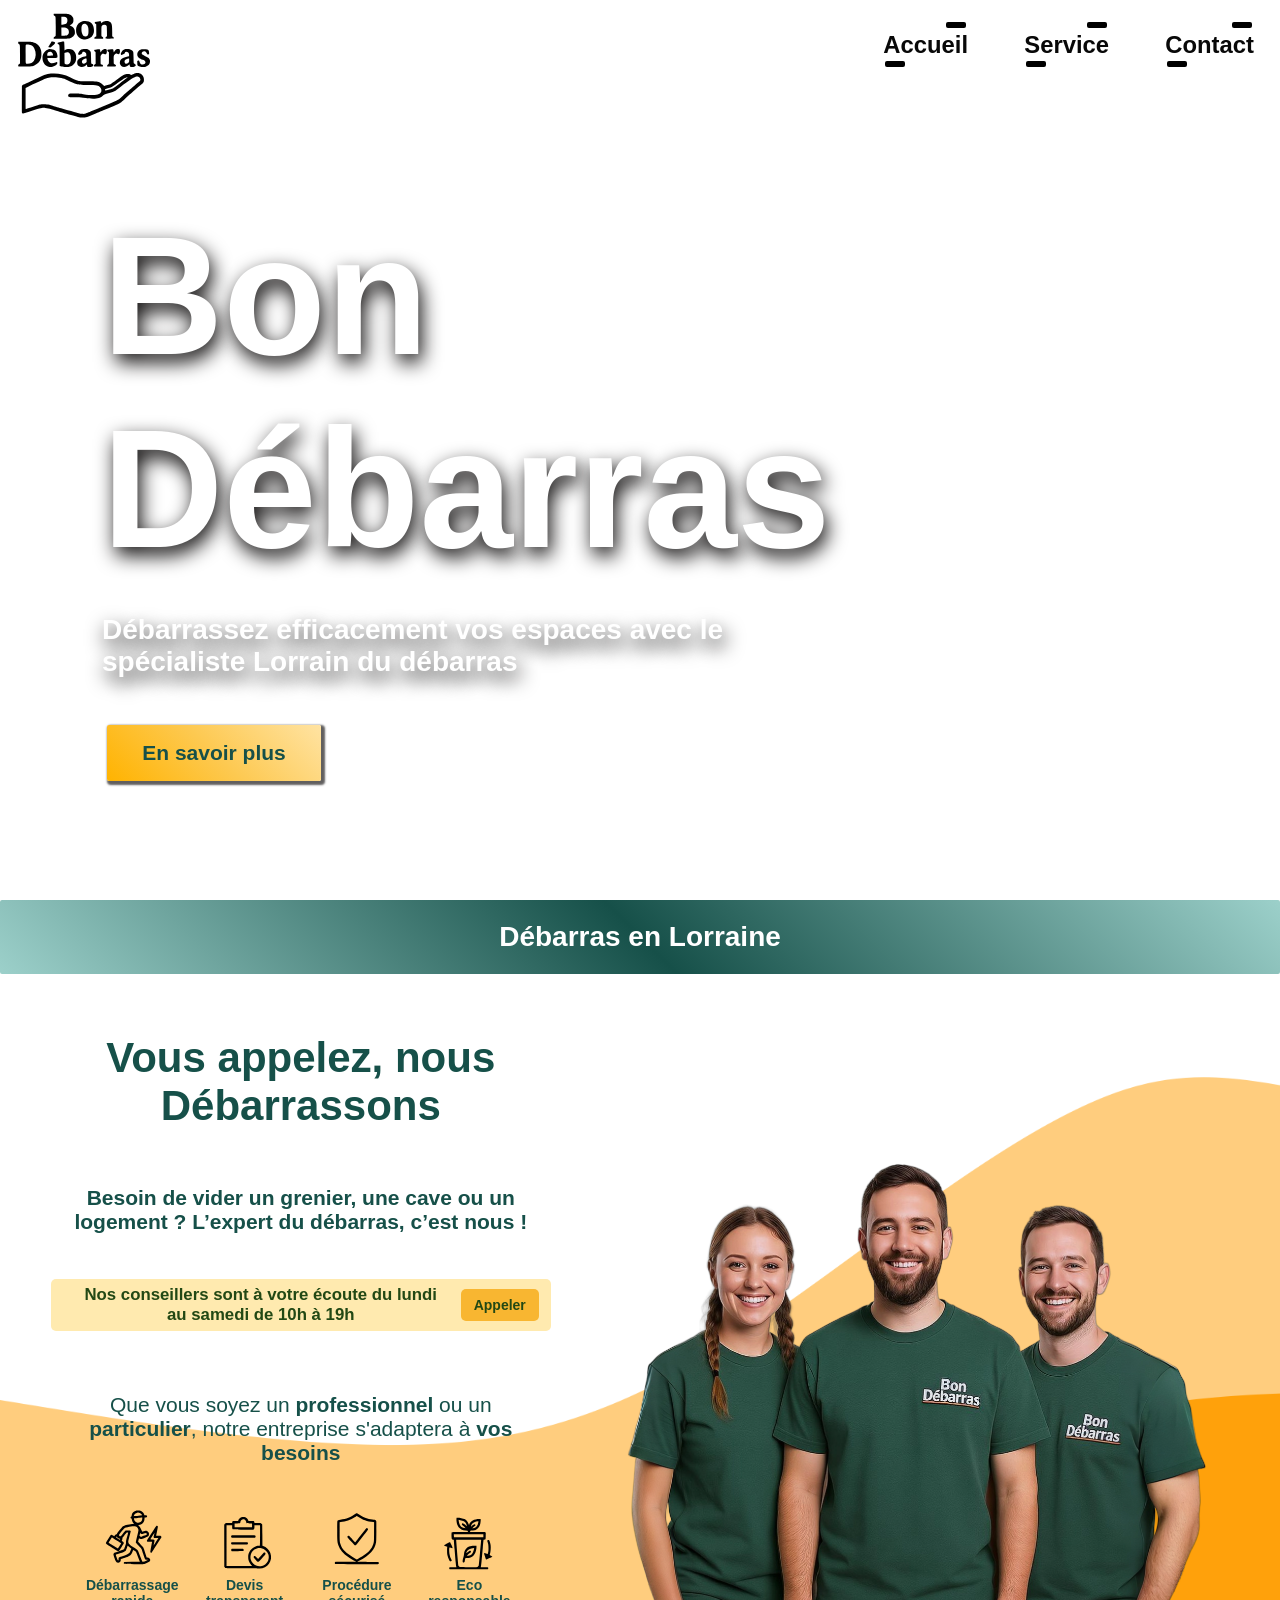
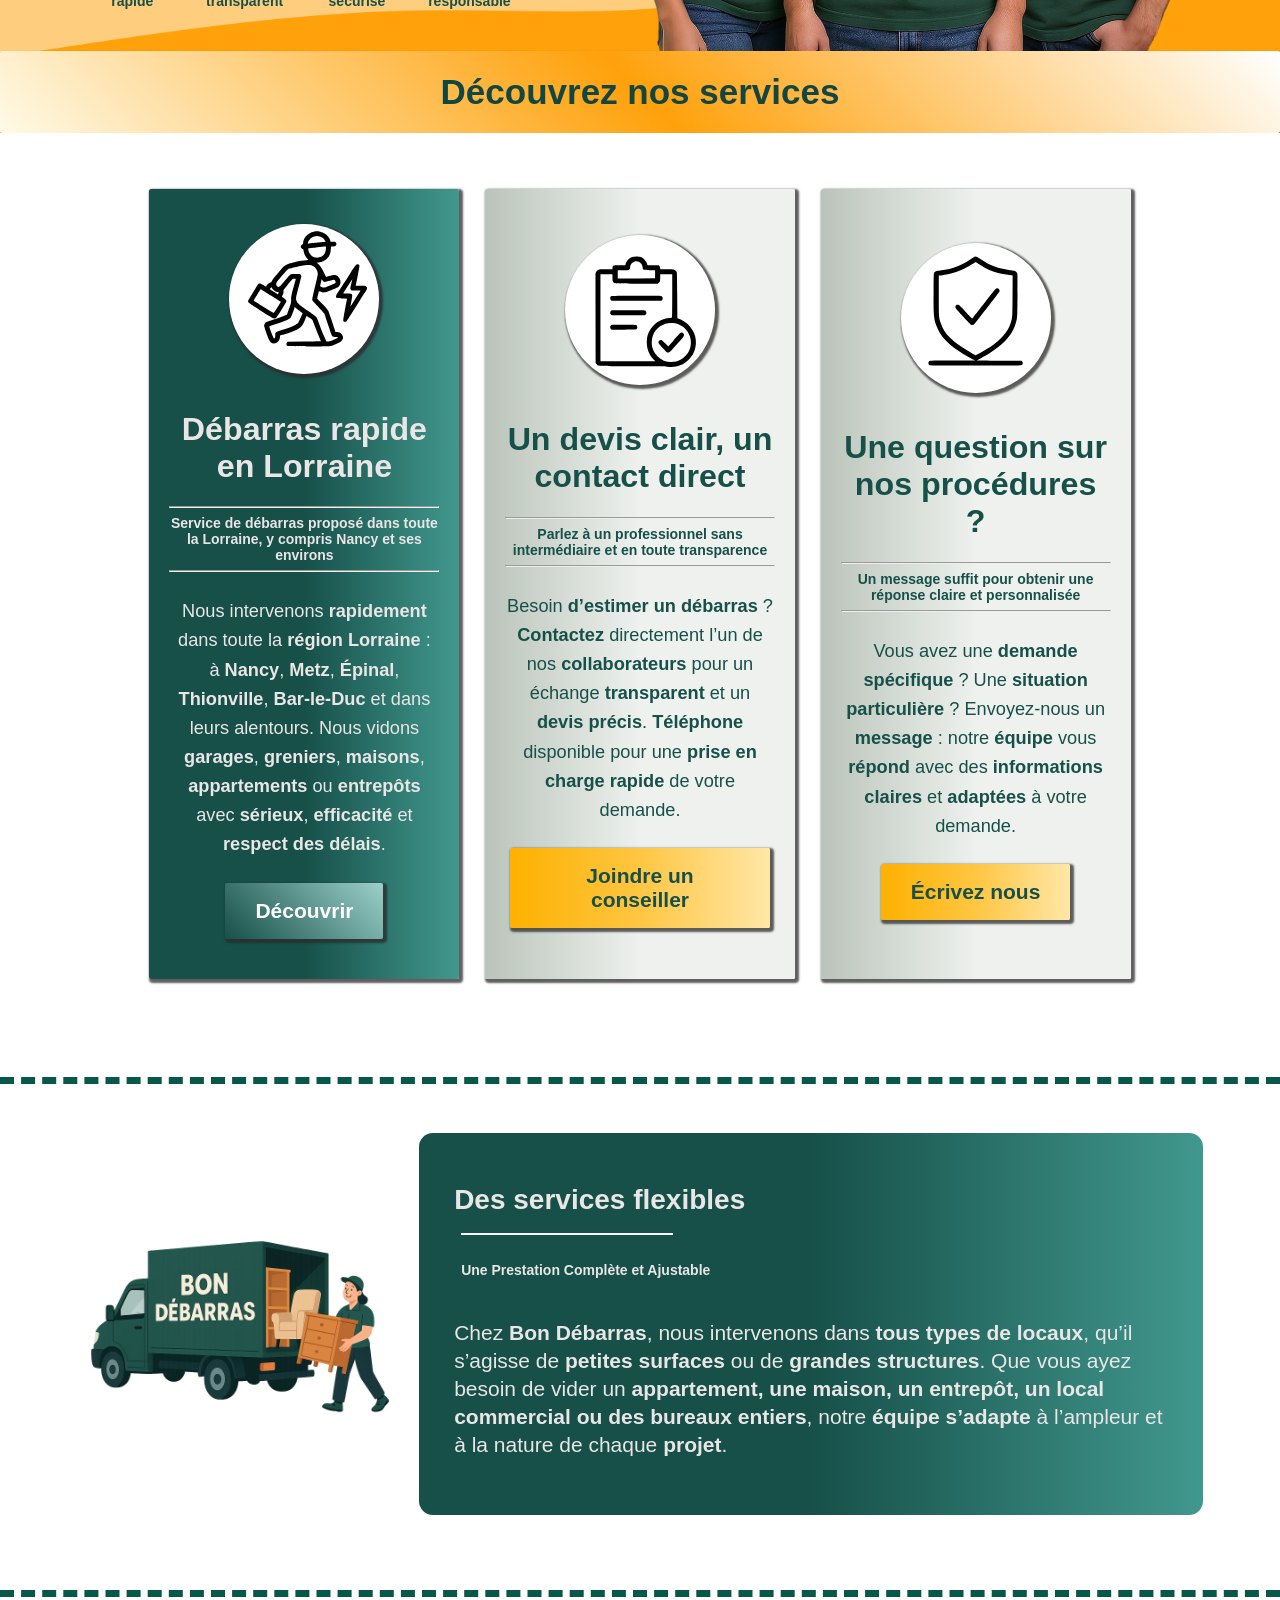
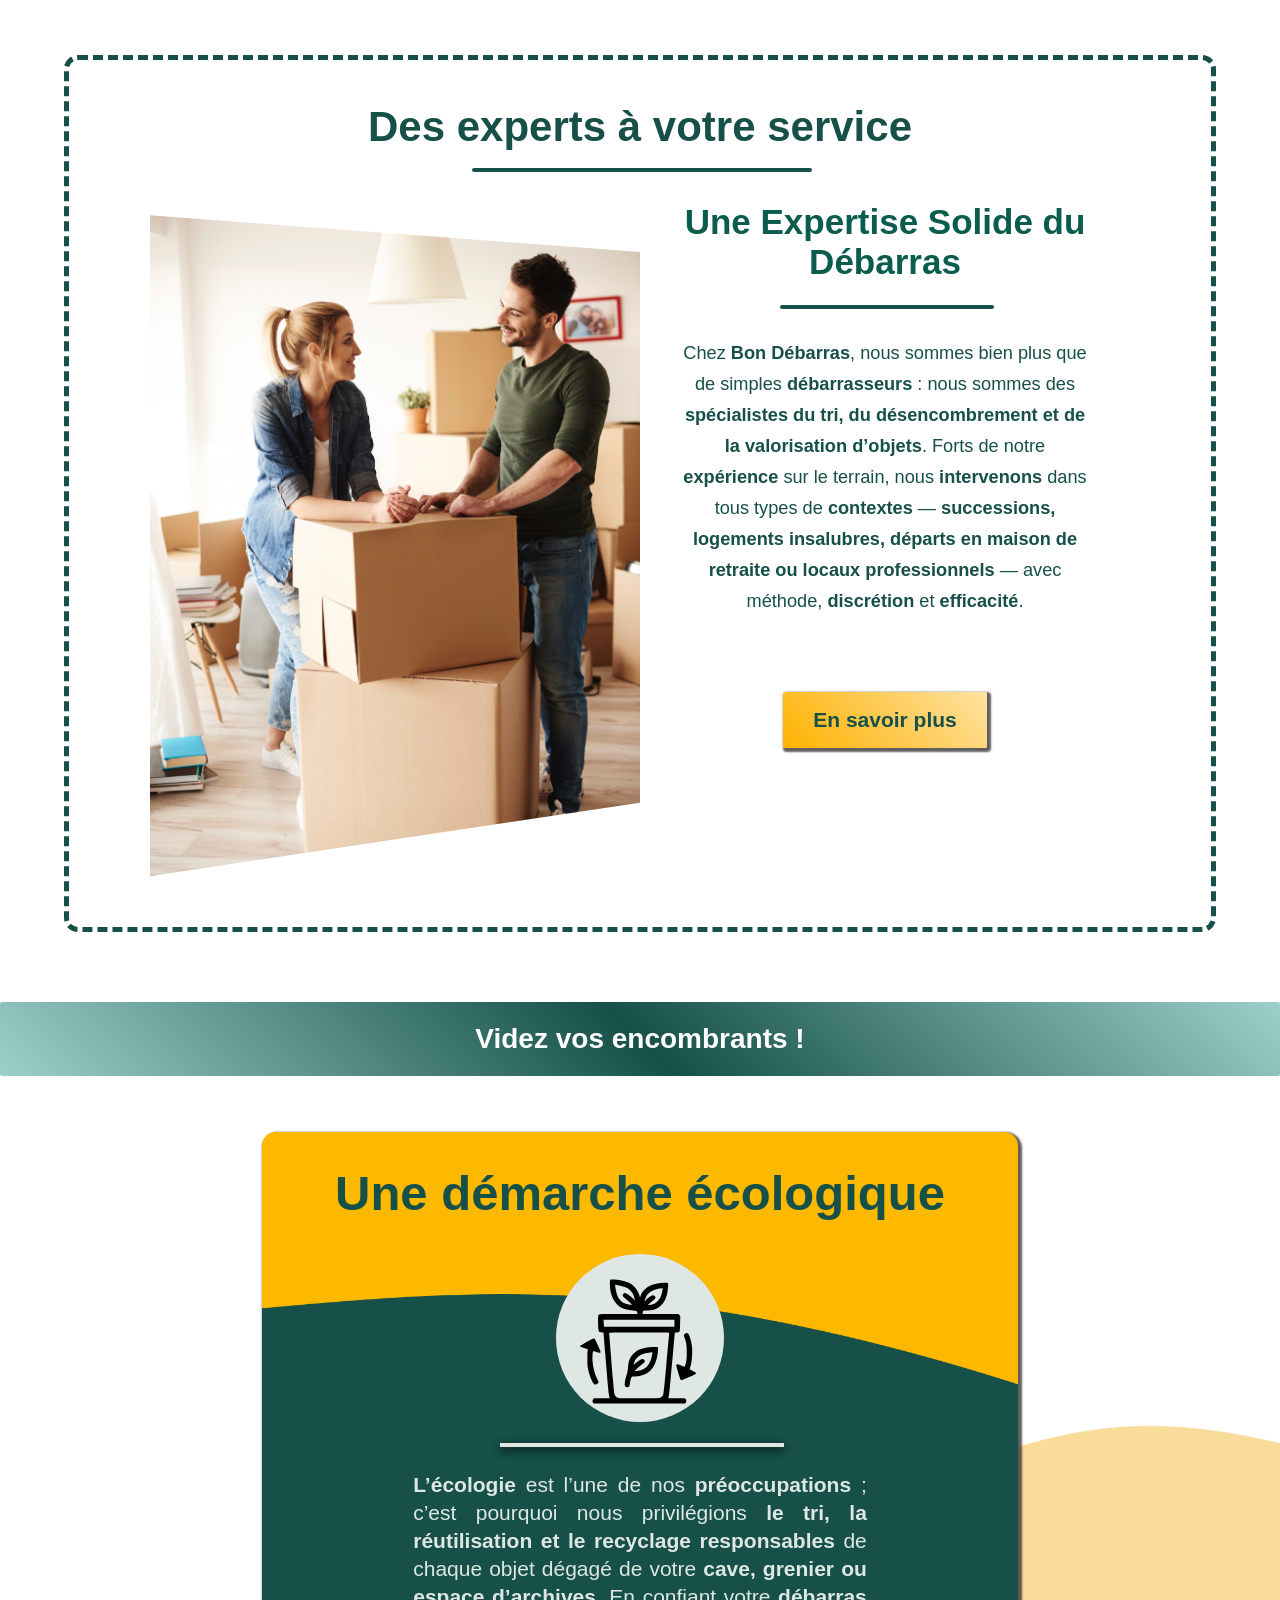
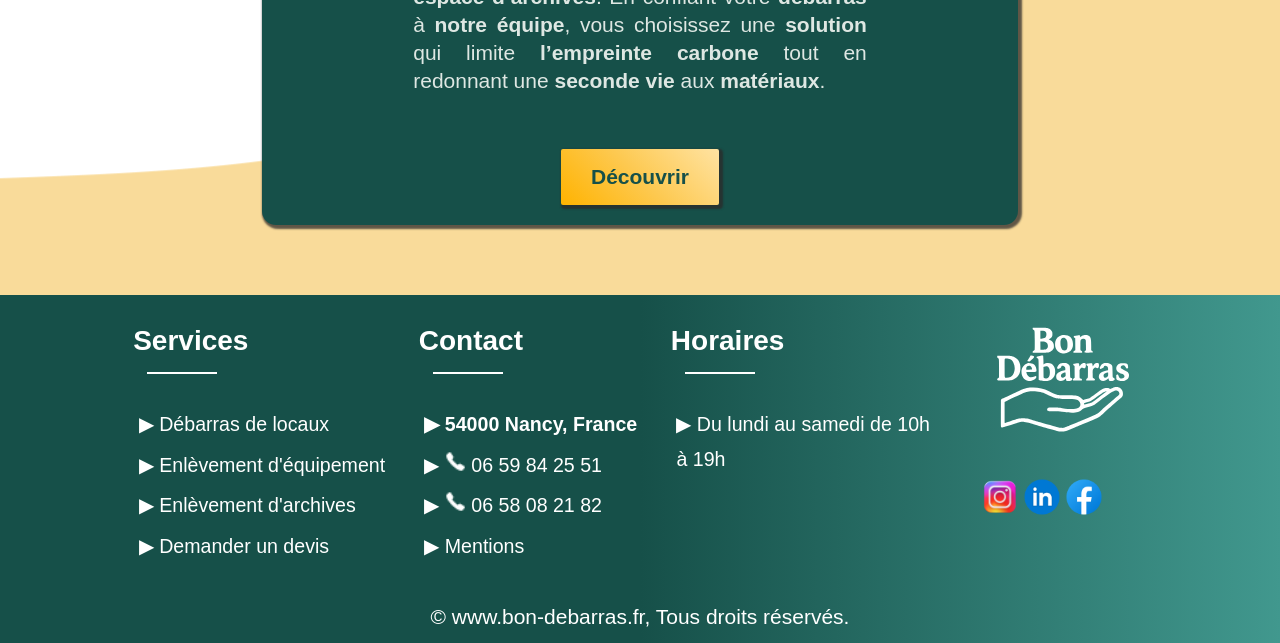
==== index.html @ ad9df217 "main content div debug" ====
<!DOCTYPE html>
<html lang="fr">
<head>
    <meta charset="UTF-8">
    <meta name="viewport" content="width=device-width, initial-scale=1.0">
    <meta name="color-scheme" content="light">
    <meta name="description" content="Bon Débarras est votre spécialiste du débarras de maison, appartement, cave, grenier ou garage en Lorraine et Alsace. Intervention rapide, tri écologique, devis gratuit.">
    <meta name="keywords" content="débarras maison Lorraine, débarras Alsace, entreprise débarras Vosges, cave, grenier, garage, succession, syndrome de Diogène, devis gratuit débarras">
    <meta name="robots" content="index, follow">

    <title>Bon Débarras | Débarras de maison en Lorraine et Alsace</title>
    <link rel="stylesheet" href="./styles/style.css">
    <link rel="stylesheet" href="./styles/first.css">
    <link rel="stylesheet" href="./styles/second.css">
    <link rel="stylesheet" href="./styles/content.css">
    <link rel="stylesheet" href="./styles/service.css">

    <link href="https://unpkg.com/aos@2.3.1/dist/aos.css" rel="stylesheet">
    <script src="https://unpkg.com/aos@2.3.1/dist/aos.js"></script>
    

    <script src="index.js" defer></script>

</head>
<body>
    <div class="main-content">
        <div class="header" id="header">
            
            <a class="logo-link" href="index.html">
                <img class="logo" id="logo" src="images/logo_bon-debarras-brut.svg" alt="Logo Bon Débarras">
            </a>
            
            <div class="right-header">
                <div id="navbar" class="navbar desactive">
                    <a href="./index.html" id="navbar-link" class="navbar-link">Accueil</a>
                    <a href="./service.html" id="navbar-link" class="navbar-link">Service</a>
                    <a href="./contact.html" id="navbar-link" class="navbar-link">Contact</a>
                    <img src="images/logo_bon-debarras-white.svg" alt="Logo Bon Débarras blanc">
            </div>

            <a class="title" id="title" href="contact.html">Contactez nous</a>
            <img  id="menu" class="burger-icon" src="images/menu-2.png" alt="">
        
            </div>
        </div>
        

        <div class="hole" id="hole">
            <div class="slogan">
                <h1 data-aos="fade-right" data-aos-delay="180" data-aos-duration="1000">Bon Débarras</h1>
                <p data-aos="fade-right" data-aos-delay="240" data-aos-duration="1000">Débarrassez efficacement vos espaces avec le spécialiste Lorrain du débarras</p>
                <a  class="button" href="./service.html">En savoir plus</a>                    
            </div>
        </div>

        <div class="bande" >Débarras en Lorraine</h2></div>
        
        <div class="first">
            
            <div class="pancarte" >

                <h1 data-aos="fade-right"  data-aos-duration="1000" >Vous appelez, nous Débarrassons</h1>
                
                <div class="accroche" data-aos="fade-right"  data-aos-duration="1000" >
                    <span>Besoin de vider un grenier, une cave ou un logement ? L’expert du débarras, c’est nous !</span>
                    <br><br>
                </div>

                <div class="call-info" data-aos="fade-right"  data-aos-duration="1000" >
                    <span>Nos conseillers sont à votre écoute du lundi au samedi  de 10h à 19h</span><a class="call-button" href="tel:+33659842551">Appeler</a>
                </div>

                <div class="accroche" data-aos="fade-right"  data-aos-duration="1000" >
                    <p>Que vous soyez un <span>professionnel</span> ou un <span>particulier</span>, notre entreprise s'adaptera à <span>vos besoins</span> </p>
                </div>
                

                <div class="ecritos" data-aos="fade-right"  data-aos-duration="1000" >
                    <div class="ecrito">
                        <img src="images/time.svg" alt="Service rapide">
                        <span>Débarrassage rapide</span>
                    </div>
                    <div class="ecrito">
                        <img src="images/trust.svg" alt="Devis clair">
                        <span>Devis transparent</span>
                    </div>
                    <div class="ecrito">
                        <img src="images/securite.svg" alt="Sécurité stricte">
                        <span>Procédure sécurisé</span>
                    </div>
                    <div class="ecrito">
                        <img src="images/eco.svg" alt="Respect écologie">
                        <span>Eco responsable</span>
                    </div>
                </div>
            
            </div>

            <img class="home-worker" src="images/equipe.png" alt="Notre équipe de débarras en Lorraine, deux hommes et une femme en tee-shirts verts avec logo, prêts à intervenir">
            
            <div class="bande yellow" >
                <span data-aos="zoom-in" data-aos-duration="1000" >Découvrez nos services</span>
            </div>

        </div>
        

            


    

        <div class="second second-card">
             
            <div class="card green" data-aos="fade-right"  data-aos-duration="1000">
                <img src="images/time.svg"style="" alt="Service rapide"/>
                <div class="title-card">
                    <h1>Débarras rapide en Lorraine</h1>
                    <hr>
                    <span class="legend">Service de débarras proposé dans toute la Lorraine, y compris Nancy et ses environs</span>
                    <hr>
                </div>
                <div class="card-description">
                    <p>Nous intervenons <span>rapidement</span> dans toute la <span>région Lorraine</span> : à <span>Nancy</span>, <span>Metz</span>, <span>Épinal</span>, <span>Thionville</span>, <span>Bar-le-Duc</span> et dans leurs alentours. Nous vidons <span>garages</span>, <span>greniers</span>, <span>maisons</span>, <span>appartements</span> ou <span>entrepôts</span> avec <span>sérieux</span>, <span>efficacité</span> et <span>respect des délais</span>.</p>
                </div>
            
                <a href="service.html">Découvrir</a>

            </div>
            <div class="card yellow" data-aos="zoom-in-up"  data-aos-duration="1000">
                <img src="images/trust.svg"style="" alt="Devis clair"/>
                <div class="title-card">
                    <h1>Un devis clair, un contact direct</h1>
                    <hr>
                    <span class="legend">Parlez à un professionnel sans intermédiaire  et en toute transparence</span>
                    <hr>
                </div>
                <p>Besoin <span>d’estimer un débarras</span> ? <span>Contactez</span> directement l’un de nos <span>collaborateurs</span> pour un échange <span>transparent</span> et un <span>devis précis</span>. <span>Téléphone</span> disponible pour une <span>prise en charge rapide</span> de votre demande.</p>
                
                
                <a href="contact.html#call">Joindre un conseiller</a>

            </div>
            <div class="card yellow" data-aos="fade-left"  data-aos-duration="1000">
                <img src="images/securite.svg"style="" alt="Sécurité stricte"/>
                <div class="title-card">
                    <h1>Une question sur nos procédures ?</h1>
                    <hr>
                    <span class="legend">Un message suffit pour obtenir une réponse claire et personnalisée</span>
                    <hr>
                </div>

                <p>Vous avez une <span>demande spécifique</span> ? Une <span>situation particulière</span> ? Envoyez-nous un <span>message</span> : notre <span>équipe</span> vous <span>répond</span> avec des <span>informations claires</span> et <span>adaptées</span> à votre demande.</p>
                <a href="contact.html#write">Écrivez nous</a>
            </div>


        </div>
 

        <h2 class="h-line h-l-content" style="width:100%; margin-top:5rem; border-top: 7px dashed rgb(7, 88, 72) !important; background:none"> </h2>

        <div class="service-intro">
                <div class="intro-service-img" data-aos="fade-right"  data-aos-duration="1000" >
                    <img class="truck-contact" alt="Illustration d'une femme portant un polo et une casquette verts chargeant des meubles dans un camion du nom de l'entreprise Bon Débarras" src="./images/truck-contact.png">
                </div>
                <div class="intro-service-content" data-aos="fade-left"  data-aos-duration="1000" >
                    <h1 >Des services flexibles</h1>
                    <legend>Une Prestation Complète et Ajustable</legend>
                    <p>Chez <span>Bon Débarras</span>, nous intervenons dans <span>tous types de locaux</span>, qu’il s’agisse de <span>petites surfaces</span> ou de <span>grandes structures</span>. Que vous ayez besoin de vider un <span>appartement, une maison, un entrepôt, un local commercial ou des bureaux entiers</span>, notre <span>équipe s’adapte </span>à l’ampleur et à la nature de chaque <span>projet</span>.</p>
                    
                </div>
               
        </div>

        <h2 class="h-line h-l-content" style="width:100%; margin-top:5rem; border-top: 7px dashed rgb(7, 88, 72) !important; background:none"> </h2>
        
        <div class="second">
            <div class="content-parts " data-aos="fade-right"  data-aos-duration="500">
                <h1 class="h-line-title" data-aos="zoom-in"  data-aos-duration="400" >Des experts à votre service</h1>


                <div class="content-part" data-aos="fade-right"  data-aos-duration="1000" ><img src="images/pic-1.jpg" alt="Couple qui emballe des objets à débarrasser"></div>
                <div class="content-part content-part-text" data-aos="fade-left"  data-aos-duration="1000" >
                    <h1 class="content-part-h1">Une Expertise Solide du Débarras</h1>
                    <p>Chez <span>Bon Débarras</span>, nous sommes bien plus que de simples <span>débarrasseurs</span> : nous sommes des <span>spécialistes du tri, du désencombrement et de la valorisation d’objets</span>. Forts de notre <span>expérience</span> sur le terrain, nous <span>intervenons</span> dans tous types de <span>contextes</span> — <span>successions, logements insalubres, départs en maison de retraite ou locaux professionnels</span> — avec méthode, <span>discrétion</span> et <span>efficacité</span>. </p>
                    
                    <a  class="button" href="./service.html">En savoir plus</a> 
                    
                </div>
                    
            </div>            
        </div>

        <div class="bande" style="margin-bottom:2rem;" >
            <span data-aos="zoom-in" data-aos-duration="1000" >Videz vos encombrants !</span>
        </div>    
        <div class="first" style="background:url('images/svg-test.png');">
            <div class="bottom-slogan-service" data-aos="flip-left"  data-aos-duration="1000" >
                <div class=" ecrito-bottom-service">
                    <h1>Une démarche écologique</h1>
                    <img src="images/eco.svg" alt="Respect écologie">
                    <p><span>L’écologie</span> est l’une de nos <span>préoccupations </span>; c’est pourquoi nous privilégions <span>le tri, la réutilisation et le recyclage responsables</span> de chaque objet dégagé de votre <span>cave, grenier ou espace d’archives</span>. En confiant votre <span>débarras</span> à <span>notre équipe</span>, vous choisissez une <span>solution</span> qui limite <span>l’empreinte carbone </span>tout en redonnant une <span>seconde vie</span> aux <span>matériaux</span>.</p>
                    <a  class="button" href="./service.html">Découvrir</a> 
                </div>
            </div>

        </div>   



        
     
        <footer>
            <div class="contenu-footer">
                
                <div class="footer-part footer-services">
                    <a href="./service.html"><h3>Services</h3></a>
                    
                    <h2 class="h-line"> </h2>
                    <ul class="liste-services">
                        <li><a href="service.html#locaux">▶ Débarras de locaux</a></li>
                        <li><a href="service.html#equipements">▶ Enlèvement d'équipement</a></li>
                        <li><a href="service.html#archives">▶ Enlèvement d'archives</a></li>
                        <li><a href="contact.html#write">▶ Demander un devis</a></li>
                    </ul>

                </div>
                
                <div class="footer-part footer-contact">
                    <a href="./contact.html"><h3>Contact</h3></a>
                    
                    <h2 class="h-line"> </h2>
                    <ul >
                    <li><span >▶ 54000 Nancy, France</span></li>
                    <li> ▶ <img style="width:1.5rem;" alt=""  src="images/phone-logo.png"><a style="color: white" href="tel:0659842551"> 06 59 84 25 51</a></li>
                    <li> ▶ <img style="width:1.5rem;" alt=""  src="images/phone-logo.png"><a style="color: white" href="tel:0658062182"> 06 58 08 21 82</a></li>
                    <li><a href="credit.html">▶ Mentions</a></li>
                    </ul>
                    
                </div>
                
                <div class="footer-part footer-horaire">
                    <h3>Horaires</h3>
                    <h2 class="h-line"> </h2>
                    <ul>
                    <li>▶ Du lundi au samedi de 10h à 19h</li>
                    </ul>
                </div>
                    
                <div class="footer-part footer-media">

                    <a href="index.html"><img class="logo-footer" src="images/logo_bon-debarras-white.svg" alt="Logo Bon Débarras blanc"></a>

                    <div class="liste-media">
                        <a href=""><img src="images/instagram-logo.png" alt="Logo instagram"/>   </a>
                        <a href=""><img src="images/linkedin-logo.png" alt="Logo likedin"/>   </a>                   
                        <a href=""><img src="images/facebook-logo.png" alt="Logo facebook"/>   </a>
                    </div>

                </div>

            </div>
            <p style="margin-bottom:0px; color:white; text-align:center; font-size:1.5rem; padding-bottom:1rem;" >© www.bon-debarras.fr, Tous droits réservés.</p>
        </footer>
    </div>

    
</body>
<script>
    AOS.init({
  once: true
});
</script>

</html>
---- styles/style.css ----
html{
    font-size: 14px;
    height: 100vh;
    font-family: 'Lato', sans-serif;
    font-weight: 300;
    scroll-behavior: smooth; /*Pour que le scroll soit dou lors du lien*/
    
}
html, body {
}

a,button {
    text-decoration: none !important;
}

a:hover,button:hover{
    filter: brightness(0.8);
}
.shadow:hover{
    filter: brightness(1.5);
}
.second-service-card-button:hover{
    filter: brightness(0.8);
}
.logo-link:hover{
    opacity:0.6;
}
body{
    margin-left: 0px;
    margin-right: 0px;
    display:flex;
    flex-direction: column;
    height: 100vh;
    margin-top: 0;
}
.body-unscroll{
    overflow: hidden !important;
}

.nav-scroll{
    overflow: scroll;
}

footer{
    flex-shrink: 0;
    width:100vw;
    background-color: #165049;
    background: linear-gradient(90deg,#165049,#165049,  #41988e);    
    overflow-x: hidden;
}
.contenu-footer{

    display:flex;
    justify-content: center;
    align-items: flex-start;
    flex-wrap: wrap;

    flex:1 0 auto;
    width:100vw;
    gap:2rem;
    
    
}
.footer-part{

    display:flex;
    flex-direction: column;
    justify-content: center;
    align-items: left;
    text-align: left;

    color:white;
    max-width: 20rem;
    line-height: 2.5rem;

}
.footer-part ul{
    list-style-type: none;
    padding: 0;

}
.footer-part a {
    text-decoration: none;
    color:black;
    color:white;

}
.footer-part li {

    margin: 0.4rem;
    font-size: 1.4rem;

}
.h-line{
    margin:1rem;
    background: white;
    width:5rem;
    height:2px;
    overflow-x:hidden;
}
.footer-part h3 {

    margin-bottom: 0rem;
    font-size: 2rem;
    font-weight: 600;

}

.footer-part img{
    width:3rem;
}


.liste-media{
   
    display: flex;
    flex-direction: row;
    justify-content: flex-start;
    align-items: center;
 
}
.footer-media{
    display: flex;
    justify-content: center;
}
.main{
    /*grow shrink basis*/
    flex: 1 0 auto;
    min-height: 50vh;
}


.logo-footer{
    width:12rem !important;
    color:white;
}

.bande{
    display:flex;
    justify-content: center;
    text-align: center;
    
    font-size:2rem;
    padding-top:1.5rem;
    padding-bottom:1.5rem;

    font-weight:600;
    color:#ffffff;

    background: linear-gradient(45deg,#9cd0ca, #165049 , #9cd0ca);
    width:100%;
    border-radius: 2px;
    margin-top: 0px;
    overflow-x:hidden;
}
.bande-header{
    background: linear-gradient(0deg,#ffd77b, #ffffff, #fff1c9 ) !important;
    box-shadow: none;
    color:#165049;
    
}



.bande.bottom{
    
    margin-top:0px;
    background:#165049;
    box-shadow: none;
    background: linear-gradient(90deg,#41988e,#165049,  #41988e);
        


}
.bande.yellow{
    font-weight:bold;
    font-size:2.5rem;
    color: #134640;
    background: linear-gradient(45deg, #fffae8,#ffa10b, #ffffff);
    width:100%;
    box-shadow: 2px 2px 3px rgba(44, 42, 42, 0.75);
}

.header{
    width: 100%;
    height:90px;
    
    

    display: flex;
    justify-content: space-between;
    align-items:center;
    top:0px;
    left:0;
    position:fixed;
    z-index: 1000;   
    max-width: 100%; 
    transition: all 0.3s ease;
   
}
.header-visible{
    background-color: #ffb703; 
    background: linear-gradient(45deg, #f2c145, #ffb703,#ffa10b );

    box-shadow: 2px 2px 30px rgba(44, 75, 38, 0.75);

}
.right-header {
    display: flex;
    justify-content: space-between;
    align-items:center;

    

}
.title{
    position:absolute;
    right:13vw;;
    padding:10px;
    padding-right:24px;
    padding-left:24px;
    
    color:white;
    margin-left:5px;
    margin-right:5px;
    font-size: 1.2rem;


    border-radius:5px;
    background: none;
    font-weight: 700;
    box-shadow: 2px 2px 30px rgba(44, 75, 38, 0.75);
    background: linear-gradient(90deg,#165049,#165049,  #41988e);
    transition: all 0.5s ease;
    display: none;

}
.title-visible{
    display: block; 
}
.title:active{
    margin-left:32px;
    padding:9px;
    padding-right:23px;
    padding-left:23px;
}
.desactive{
    left: -2000px;
    transition: left 0.5s ease;
    }
.active{
    left: 0 !important;
    transition: left 0.5s ease;
    
}
.navbar.active{
    justify-content: flex-start;
    padding-top:12rem;
    gap:1rem;

    background: url("../images/menu-demenagement.jpg");
    background-position: bottom;
    background-size: 150%;
    background-repeat:no-repeat;




}
.navbar.active a{
    font-size:3rem !important;
    color:rgb(240, 234, 234);
    text-shadow: 0px 3px 20px black;
    filter: brightness(2);
}
.navbar.active a{
    
    filter: brightness(2);
}

.navbar.active .logo{
    width:1rem !important;
}
.navbar.desactive{
    background-color:none !important;
}
.navbar.desactive img{
    display:none;
    background-color:none !important;
}

.navbar img{
    margin-top:0rem;
    width:20rem;
}

.burger-icon{
    width: 4rem;
    left:0px;

    margin:5px;
    padding-right:1rem;

    margin-bottom:0.3rem;
    display: none;
    z-index:3000;

}
.burger-icon:hover{
    cursor: pointer;
}
.logo{
    width: 12rem;
    padding-top:3rem;
    margin-left:0px;
    z-index: 3000;
    transition: all 0.8s ease;

}
.logo-visible{
    width: 7rem;
    padding-top:0;
    margin-left:0px;

}
.logo-link{
    margin-left:0px !important;
    z-index:3000;
}
.header a {
    text-decoration:none;
    margin-left:30px;    
    margin-right:30px;    
}
.navbar a {
    text-decoration:none;
    font-weight: bold;
    font-size: 1.3rem;

    padding: 0.15rem;
    padding-left:0.8rem;
    padding-right:0.8rem;
    margin:15px;
}
.navbar-link {
    
    color:white;
    color:#080808;
    text-shadow: 3px 8px 20px white;
    font-size: 1.7rem !important;
    position:relative;
    
}
.navbar.active a::after{
    content:none;
}
.navbar.active a::before{
    content:none;
}
.navbar.active a:hover{
    color:rgb(0, 0, 0) !important;
    text-shadow: 3px 8px 20px white;
}

.navbar-link::after{
    content:"";
    position:absolute;
    width:1rem;
    padding:3px;
    background-color:#000000;

    bottom:-0.5rem;;
    left:12%;
    transition: all 0.5s;
    border-radius:2px;
}

.navbar-link::before{
    content:"";
    position:absolute;
    width:1rem;
    padding:3px;
    background-color:#000000;

    top:-0.5rem;;
    right:12%;
    transition: all 0.5s;
    border-radius:2px;
}

.navbar-link:hover::after{
    width:5.5rem; 
}
.navbar-link:hover::before{
    width:5.5rem; 
}
.navbar-link-visible::after{
    background-color:#144839;
}
.navbar-link-visible::before{
    background-color:#144839;
}

.navbar-link-visible {
    text-shadow:none;
    color: #144839;
}

.hole{
   

    min-height: 100vh;
    max-height: 950px;
    display: flex;
    align-items: center;
    justify-content: flex-start;
    margin-bottom: 0px;

    background: url("../images/demenagement-hq-2.jpg");
    background-position: center center;
    background-attachment: scroll;
    background-size: 100%;
    background-repeat: no-repeat;
    will-change: transform;
    overflow-x:hidden;
}
.hole.service{
    background: url("../images/boutique-hq-2.jpg");
    background-position: center center;
    background-attachment: scroll;
    
    background-size: 250%;
    background-repeat: no-repeat;
    will-change: transform;
    min-height: 50vh;
    clip-path: polygon(0 0, 100% 0, 100% 84%, 0 100%);

}

.hole.contact{
    background: url("../images/call-2.jpg");
    background-position: center center;
    background-attachment: scroll;
    background-size: 100%;
    background-repeat: no-repeat;

    will-change: transform;
    min-height: 80vh;
    clip-path: polygon(0 0, 100% 0, 100% 90%, 0 100%);
}

.hole-service-bottom{
    background: url("../images/espace.jpg") ;
    min-height: 50vh;
    
    background-repeat: no-repeat;
    background-attachment:scroll ;
    background-size: 150% !important;
    clip-path: polygon(0 16%, 100% 0, 100% 100%, 0 100%);

    display: flex;
    align-items: center;
    justify-content: flex-start;
    background-position: center center ;
    will-change: transform;

}


.parallax{
    background-color:#165049;
    
    background-position: center center;
    background-attachment: fixed;
    background-size: 250%;
    background-repeat: no-repeat;
     will-change: transform;
    margin-bottom: 0px;

    z-index:-1; /*Sinon la bande est dèrrière*/
    
    /* positionne le bloc manuellement, indépendamment du reste  , mais n'a pas de taille par défaut d'où : top: 0; left: 0; right: 0; bottom: 0;*/
    position:absolute;
    top: 0; left: 0; right: 0; bottom: 0;
    will-change: transform;
    margin-bottom: 0px;
    



    

}
.slogan{
    display: flex;
    margin-left:8vw;
    
    
    flex-direction: column;
    justify-content: flex-start;
    will-change: transform;

}
.slogan.sub-slogan{
    margin-left:3vw;
}
.slogan p{
    color:#ffffff;
    font-size:2rem;
    max-width: 80%;
    text-shadow: 3px 8px 20px #0a0808;

    font-weight:bold;
    margin-bottom: 3rem;
    will-change: transform;

}
.slogan h1{

    color:#ffffff;
    font-size:12rem;
    max-width: 80%;

    text-shadow: 3px 8px 20px #0a0808;
    margin-top:100px;
    margin-bottom: 3rem;
    opacity: 1;
    margin-bottom: 0px;
    will-change: transform;
    
}

@media(min-width:1900px){
    html{
        font-size: 18px;
    }
}
@media(min-width:1150px){
    .pancarte{
        margin-bottom:3rem;
    }
    .hole{
        background: url("../images/demenagement-hq.jpg");
        background-size: 180%;
    
        background-position: center center;
        background-attachment: scroll;
        background-repeat: no-repeat;
        will-change: transform;
    }
    .hole.service{
        background-size: 150%;
        min-height: 70vh;
    }
    .hole-service-bottom{
        background-size: 100% !important;
    }

}

@media(max-width:1149px){
    .home-worker{
        margin-top:5rem;
        min-width:80%;
    }

     .footer-part{
        flex-wrap: wrap;
        width:100vw;
        max-width: 100vw;
        align-items: center;
        text-align: center;

    }
    .contenu-footer{
        gap:0;
    }
    .footer-part li {
        max-width: 24rem;
    }
    

}
@media(min-width:1000px){
    .slogan p{
        max-width: 70%;

    }
    .title{
        position:absolute;
        right:30rem;
    }
}
@media(max-width:1000px){
    html{
        font-size:13px;
        
    }
    .slogan h1{
        font-size:9rem;    
    }

    .navbar{
        width: 100%;
        display: flex;
        flex-direction: column;
        align-items: center;
        position: fixed;

        margin-right:20px;
        padding-top:2rem;
        top: 0px;
        bottom:0;
        
    }
    .navbar a{
    margin-bottom:40px;
    }
    .burger-icon{
        display: block;
    }
     .hole{
        background-size: 150%;
    }
    
    .hole.contact{
        background-size: 180%;
    }


}
@media(max-width:800px){
    .hole{
        background-size: 250%;
    }
    .hole-service-bottom{
        background-size: 200% !important;
        min-height: 40vh;

    }
    .slogan h1{
        font-size:6rem;    
    }


    .hole.contact{
        min-height: 60vh;
    }
    .navbar.active{
    
    background-size: 200%;
    }
}
/*Gestion des petits écran (iphone SE) */
@media(max-width:500px){
    html{
        font-size:12px;
    }
    .slogan h1{
        font-size:6rem;    
    }
}

@media(max-width:400px){
    html{
        font-size:10px;
    }
    .slogan h1{
        font-size:6rem;    
    }
    
}

.button{
    max-width:11rem;
    padding:16px;
    padding-right:30px;
    padding-left:30px;
    margin-top:5px;
    margin-left:5px;
    margin-right:5px;
    font-size: 1.5rem;
    font-weight: bold;
    text-align: center;


    border-radius:2px;

    background: linear-gradient(45deg,#ffb300, #fdc951 , #ffe3a2);
    color:#165049;
    cursor: pointer;
    margin-bottom:20px;
    box-shadow: 2px 2px 2px 2px rgba(44, 42, 42, 0.75);
}

.button:active{
    margin-top: 7px ;
    margin-left:9px;
    margin-right:7px;
    padding:15px;
    padding-right:28px;
    padding-left:28px;
    transition: O.5s;
    box-shadow: none;

}

.shadow{
    
    padding-top:6px;
    padding-bottom:6px;
    padding-left:13px;
    padding-right:13px;
    border-radius:1px;


    background: linear-gradient(90deg,#165049,#165049,  #41988e);  
    border-radius:0px;
    /* opacity:0.8; */
    cursor:pointer;
    color:white;

    transition: opacity 0.3s;
    transition:box-shadow 0.2s;

    box-shadow: 2px 2px 3px rgba(39, 37, 37,0.75);
    margin-bottom:5px;
    font-size: 1.5rem;
}
.shadow:hover{
    
    opacity:0.8;
}
.shadow:active{
    margin-top: 2px;
    margin-left: 2px;
    box-shadow:none;
    opacity:0.8;
}
---- styles/first.css ----
.first{
    background-image: url("../images/svg-19.png");
    background-repeat: no-repeat;
    background-size: cover;

    display:flex;
    align-items:flex-end;
    justify-content:center;
    flex-wrap:wrap;
    width:100%;
    background-position: left;    
    overflow-x:hidden;

}

.pancarte a {
    text-decoration:none;
}

.call-info{

    min-width:280px;
    max-width: 100%;
    display:flex;
    justify-content:space-between;
    align-items:center;
    text-align: center;
    
    padding-top:5px;
    padding-bottom:5px;
    padding-right:7px;
    padding-left:25px;
    color:#224814;

    border: 0px solid #165049;

    border-radius:5px;
    background:rgb(255, 234, 175);

    font-size:1rem;
    margin-bottom: 20px;
    display: flex;
    justify-content: space-between;
    

}

.call-info span{
    font-weight: bold;
    font-size: 1.2rem;
    max-width: 100%;

}

.call-button{
    margin:5px;
    padding:8px;
    padding-right:13px;
    padding-left:13px;
    color:#224814;
    font-weight:bold;
    margin-left:15px;
    font-size: 1rem;

    border: 0px solid #165049;

    border-radius:5px;
    background: #f8b631;
}
.call-button:active{
    margin:6px;

    margin-left:18px;
    padding:7px;
    padding-right:11px;
    padding-left:11px;
    transition: O.5s;
}
.pancarte{
    width:500px;
    margin-left:20px;
    margin-right:20px;
    padding-top:0px;

    display:flex;
    align-items: center; 
    flex-direction:column ;
    max-width: 100%;
}
.pancarte h1{
    text-align: center;
    font-size:3rem;
    color:#165049;
    padding-bottom:0px;
    margin-bottom:35px;
}
.pancarte .intro {
    font-size:1.2rem;
    font-weight: bold;
    text-align: center;
    color:#165049;
    border-radius: 25px;

    padding:12px;
    background-color: #f8b631;
    min-width:280px;
    max-width: 100%;

}

.ecritos{

    display:flex;
    justify-content: center;
    align-items: flex-start;
    max-width: 100%;

}

.ecrito{
    margin-left:10px;
    margin-right:10px;
    max-width:6.6rem;

    display:flex;
    flex-wrap: wrap;
    justify-content: center;
    text-align: center;

    color:#165049;
    font-weight: bold;
    

}
.ecrito img{
    width:5rem;
    max-width: 100%;

}
.ecrito span {
    font-size: 14px;;
}

.accroche{
    max-width: 90%;
    text-align: center;
    color:#165049;
    font-weight: none;
    font-size:1.5rem;
}
.accroche span{
    font-weight: bold;
    max-width: 100%;
}


.home-worker{

    width:650px;
    max-width: 100%;
    height: auto;


}


/*Limite de l'agrandissement proportionnel*/
@media(min-width:1900px){
    .home-worker{
        width:830px;
        margin-left:5vw;
        max-width: 100%;
    } 

}
@media(min-width:1700px){
    .pancarte h1{
        font-size: 4rem;
        width:50rem;
    }
}
@media(max-width:1500px){
   
    .home-worker{
        padding-bottom: 0px;
    } 

}
/*Agrandir l'image proportionnellement lorsque l'écran est assez large*/
@media(min-width:1300px){
    .home-worker{
        width:55vw;
        max-width: 100%;
    
    } 

}
@media(max-width:1350px){
    .home-worker{
        width:53vw;
    }
    .accroche{
        max-width: 95%;
    }
    .intro{
        max-width: 90%;
    }
}
@media(min-width:1151px){
    
    .pancarte{
        gap:1.5rem;
    }
 

}
@media(max-width:930px){
  
    .ecrito span {
        font-size: 1rem;;
    }
}
@media(min-width:500px){
    .pancarte h1{
        margin-top:60px;
    }
}
/*Pour éviter le scroll latéral*/
@media(max-width:600px){
     .home-worker{
        width:100%;
    }
}
---- styles/second.css ----
.second{
    background-repeat: no-repeat;
    background-size: cover;
    background-position: bottom;
    display:flex;
    justify-content:center;

    flex-wrap:wrap;
    right:0;

    column-gap: 0;
    gap:2vw;
    padding-top: 4rem;
    overflow-x: hidden;
}

.card{
    border-radius:2px;
    max-width: 320px;
    min-height: 40rem;
    margin-bottom: 50px;
    
    display:flex;
    justify-content:center;
    align-items: center;
    flex-wrap: wrap;
    flex-direction:column;
    text-align: center;
    color:#165049;
    padding: 20px;

    background: linear-gradient(90deg,rgb(186, 196, 186),rgb(238, 241, 238),  rgb(238, 241, 238));
    box-shadow: 2px 2px 2px 2px rgba(44, 42, 42, 0.75);
    margin-bottom: 2rem;
}
.card span{
    font-weight:600;
}
.card.green{
    
    background-color:#165049;
    background: linear-gradient(90deg,#165049,#165049,  #41988e);

    color:rgb(234, 230, 230);

}

.card p {
    font-size: 1.3rem;
    line-height :1.6;
    width:19rem;
}

.card h1 {
    font-size:2.3rem;
    text-align: center;

}
.card a{

    padding:16px;
    padding-right:30px;
    padding-left:30px;
    margin-top:5px;
    margin-left:5px;
    margin-right:5px;
    margin-bottom:20px;
    font-size: 1.5rem;
    font-weight: bold;


    border-radius:2px;
    background: linear-gradient(45deg,#165049, #589089 , #9cd0ca);
    color:#ffffff;
    cursor: pointer;
    box-shadow: 2px 2px 2px 2px rgba(44, 42, 42, 0.75);
}
.card.yellow a{
    color:#165049;
    background: linear-gradient(90deg,#fdb100, #ffc642, #ffe7a7 );
}

.card a:active{
    margin-top: 7px ;
    margin-left:7px;
    margin-right:5px;
    padding:15px;
    margin-bottom:18px;

    padding-bottom:17px;
    padding-right:30px;
    padding-left:28px;
    transition: O.5s;
    box-shadow: none;

}



.card img{
    width: 150px;
    background: white;
    background-position: center;
    position: contain;

    margin: 15px;
    border-radius: 360px;
    box-shadow: 2px 2px 2px 2px rgba(44, 42, 42, 0.75);




}

.card .description{

    height: 350px;
    margin: 15px;
    border-radius: 50px;
    box-shadow: 3px 0px 3px #224814;
    display:flex;
    justify-content: space-around;
    align-items: center;
    color:#000000;
    
}


@media(max-width:1499px){
    .card{
        max-width: 270px;

 
    }
}
@media(max-width:1140px){
    .card{

        max-width:25%;
    }
}
@media(max-width:900px){
    .card{

        max-width:28rem;;
        margin: 2rem 5rem 2rem 5rem;
    }
    .second.second-card{
        padding-top:2rem;
    }
}

@media(max-width:500px){
    .card{
        min-width: 75vw;
    }
    .second.second-card{
        padding-top:1rem;
    }
}
---- styles/content.css ----
.content-parts {
  margin-bottom:5rem;
  display: flex;
  flex-wrap: wrap;
  justify-content:center;
  

  background-position: right;
  background-repeat: no-repeat;
  background-size: cover;
  width:85rem;
  max-width: 90%;
  background-color: white;
  align-items:flex-start; /* garde les hauteurs alignées */
  border: 5px dashed #165049;

  border-radius: 1rem;;
  margin-left: 5%;
  margin-right: 5%;
  padding-top:1rem;
  padding-bottom:1rem;
  box-sizing: border-box;
  background-color:white;  
  overflow-x:hidden;
  


}

.contact-title{
  text-align: center;
  font-size:6rem;
  color:#165049;
  color:white;
}

.content-part{

  width:35rem;
  height:auto;
  max-width: 90%;
  display:flex;
  flex-wrap:wrap;
  justify-content:center;
  gap:0px;
  align-self: flex-start;
  padding-top: 0;
  padding-bottom: 0;


}

.content-part p{
  font-size:1.3rem;
  padding-left: 3rem; 
  padding-right: 3rem; 
  color:#165049;

  text-align: center;
  line-height: 1.7;
    
  margin-top: 2rem;
  padding-top: 0;
  margin-bottom: 5rem;
  width:35rem;
          
}
.content-part-h1{

  padding-left:2rem;
  padding-right:2rem;
  text-align:center;
  margin-bottom: 2rem !important;
  padding-bottom: 0px !important;
  font-size:2.5rem; color:#0a5c4e;

}
.content-part-h1::before{
    position:absolute;
    content:"";
    width:15rem;
    top:9rem;
    left: calc(50% - 7.5rem);
    padding:2px;
    background-color:#165049;
    border-radius: 2rem;

}
.content-part span{
  font-weight:bold;
}
.h-line-title{
  width:80%; 
  text-align:center; 
  font-size:3rem; 
  color:#165049;
}
.h-line-title::after{
    position:absolute;
    content:"";
    width:24rem !important;
    bottom:-1.5rem;
    left: calc(50% - 12rem);
    padding:2px;
    background-color:#165049;
    border-radius: 2rem;
}
.content-part img{    
  max-width: 100%;
  height:auto;
  clip-path: polygon(0 5%, 100% 10%, 100% 85%, 0 95%);
  



    
}
.h-l-content{
  background-color: black;
  text-align: center !important;

  width:80%;
  margin: 0;
}
---- styles/service.css ----
.service-first{
    display:flex;
    justify-content: center;
    align-items: center;
    flex-direction: column;
    overflow-x: hidden;
    
}

/* Pancarte post acceuil */
.accroche-large{
    max-width: 70%;
    text-align:center;
    color:#165049;
    font-weight: none;
    font-size:1.5rem;
    position:relative;
}
.second-accroche-large{
    margin-top: 2rem;;
}
.accroche-large span{
    font-weight: bold;
    max-width: 100%;
}

.accroche-large h2::after{
    position:absolute;
    content:"";
    width:8rem !important;
    top:5px;
    left: calc(50% - 4rem);
    padding:2px;
    background-color:#165049;

}
/* Fin*/

/* Englobe le service-intro et  les service-card */
.service-parts{
    margin-top: 5rem;
    
    display:flex;
    align-items: center;
    flex-direction: column;
    width:100%;
    overflow-x: hidden;
   
}


.service-intro{
    display:flex;
    justify-content: center;
    align-items:center;
    flex-wrap:wrap;
    width:90%;

    margin: 3rem 5% 3rem 5% ;
    padding: 5px;
    box-sizing: border-box;
    line-height: 2rem;    
    overflow-x:hidden;
}

.intro-service-content{
    color:rgb(234, 230, 230);
    width :65%;
    background: linear-gradient(90deg,#165049,#165049,  #41988e);
    border-radius:1rem;
    padding:1.5rem;
}
.intro-service-content legend,span{
    font-weight:600;
}


.intro-service-content h1{
    padding:1rem 0 0 1rem;
    position:relative;
}
.intro-service-content h1::after{
    padding:1rem 0 0 1rem;

    content: "";
    padding:1px;
    width:15rem;
    background-color: #ffffff;
    position: absolute;
    bottom:-1.5rem;
    left:1.5rem;

}

.intro-service-content legend{
    padding:0 0 0 1.5rem;
    margin-top:3rem;
}

.intro-service-content p {
    padding:1rem;
    font-size:1.5rem;
}

.truck-contact{
    width:100%;
    
}
.intro-service-img{
    display:flex;
    justify-content: center;
    width:30%;


}

.bande-service{
    margin-top:4rem;
}

/* Partie card */
.service-card{

    display:flex;
    flex-wrap: wrap;
    justify-content: center;
    align-items: center;
    gap:5%;
    margin-bottom:2rem;

    margin:2rem;
    border: 3px dashed #165049;
    padding: 2rem;
    border-radius: 1rem;
    margin-top:0;
    overflow-x:hidden;
}

.second-service-card{
    flex-wrap: wrap-reverse;
}
.second-service-card-button{
    background: linear-gradient(45deg,#ffb300, #fdc951 , #ffe3a2);
    color:#165049;
    font-weight: bold;
    flex-wrap: wrap-reverse;
}

.service-card-text{

    width:45%;
    background: none;
    color:#165049;
    box-sizing: border-box;
    padding-bottom: 2rem;
}
.service-card-text-h1{
    font-size:3rem ;
    position:relative;
    margin-bottom: 5rem;
}
.service-card-text-h1::after{
  content: "";
  padding:2px;
  width:10rem;
  background-color: #165049;
  position: absolute;
  bottom:-1rem;
  left:0rem;
}

.card-img-container{
    width:48%;
    
}

.service-card-img{
    width:100%;
    border-radius: 1rem;
    margin-bottom: 2rem;
}

.service-card-content{
    text-align:left;
    color:#165049;
    font-weight: none;
    font-size:1.5rem;
    
    margin-bottom:4rem;
    
}
.service-card-content span{
    font-weight:bold;
}

.bottom-slogan-service{
    display:flex;
    justify-content:center;
    align-items:center;
    flex-direction: column;
    margin:2rem;
    margin-bottom:5rem;
}

.ecrito-bottom-service{
    display:flex;
    justify-content:center;
    align-items:center;
    flex-direction: column;
    border:0px solid #165049;
    border-radius:1rem;

    background: url("../images/svg-20.png");
    background-size: cover;
    background-repeat:no-repeat;
    box-shadow: 2px 2px 2px 2px rgba(44, 42, 42, 0.75);
    background-color:#165049;

}
.ecrito-bottom-service p{ 
    max-width:50rem;
    width:85%;
    padding:2rem;
    text-align: justify;
    font-size:1.5rem;
    
    color:#165049;
    color:rgb(222, 231, 227);
    position: relative;
    line-height:2rem;
    
}
.ecrito-bottom-service span{
    font-weight:bold;
}

.ecrito-bottom-service img{ 
    
    width:12rem !important;
    background-color: rgb(222, 231, 227);
    border-radius: 100rem;
    

}
.ecrito-bottom-service p::before{
  content: "";
  padding:2px;
  width:20rem;
  background-color:rgb(222, 231, 227);
  position: absolute;
  top:-1rem;
  left:calc(50% - 10rem);
  text-align: center;
  margin-top:1rem;
  box-shadow: 0px 3px 10px black;
}

.ecrito-bottom-service h1{
    position:relative;
    color:#165049;
    color:rgb(222, 231, 227);
    font-size:3.5rem;
    text-align: center;
    color:#165049;
}


@media(min-width: 1001px){
    .service-card-img{
        object-fit: cover;
        object-position: center;
        width:100%;
        height:35rem;
    }
}

@media(max-width:1000px){
    .service-card-text{
        background-color: white;
        width:90%;
        background: none;
    }
    .card-img-container{
        width:90%
    }

    .intro-service-content{
        width :100%;
    }

    .intro-service-img{
        width:30rem;
    }
    

}

@media(min-width:700px){
    .ecrito-bottom-service p{ 
        width:60% !important;
    }
}
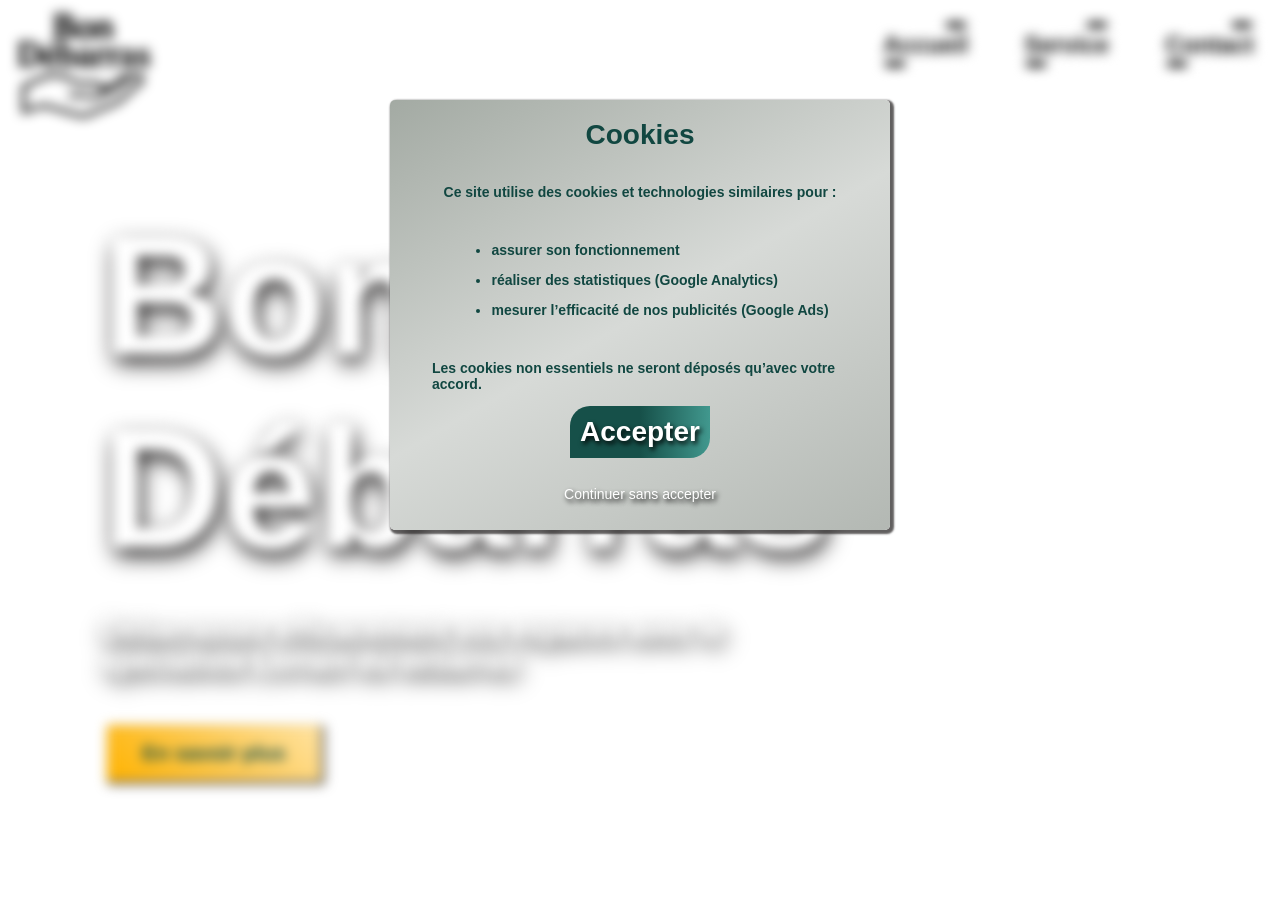
==== commit bac5b0c3: "Cookies management" ====
--- a/index.html
+++ b/index.html
@@ -14,16 +14,33 @@
     <link rel="stylesheet" href="./styles/second.css">
     <link rel="stylesheet" href="./styles/content.css">
     <link rel="stylesheet" href="./styles/service.css">
+    <link rel="stylesheet" href="./styles/cookies.css">
 
     <link href="https://unpkg.com/aos@2.3.1/dist/aos.css" rel="stylesheet">
     <script src="https://unpkg.com/aos@2.3.1/dist/aos.js"></script>
     
 
     <script src="index.js" defer></script>
+    <script src="cookies.js" defer></script>
+
 
 </head>
 <body>
-    <div class="main-content">
+
+    <div class="cookies" id="cookies">
+        <h1>Cookies</h1>
+        <p>Ce site utilise des cookies et technologies similaires pour :</p>
+        <ul>
+            <li><p>assurer son fonctionnement</p></li>
+            <li><p>réaliser des statistiques (Google Analytics)</p></li>
+            <li><p>mesurer l’efficacité de nos publicités (Google Ads)</p></li>
+        </ul>
+        <p>Les cookies non essentiels ne seront déposés qu’avec votre accord.</p>
+        <a  class="cookies-accept" id="cookies-accept">Accepter</a>
+        <a  class="cookies-refuse" id="cookies-refuse">Continuer sans accepter</a>
+    </div>
+
+    <div class="main-content" id="main-content">
         <div class="header" id="header">
             
             <a class="logo-link" href="index.html">
@@ -43,6 +60,8 @@
         
             </div>
         </div>
+        
+
         
 
         <div class="hole" id="hole">
--- a/styles/cookies.css
+++ b/styles/cookies.css
@@ -0,0 +1,77 @@
+.blured{
+    filter: blur(6px);
+    pointer-events: none;
+    overflow: hidden;
+    
+}
+.diplay-cookies{
+    display:flex !important;
+}
+.cookies-accept {
+    cursor: pointer;
+
+
+    font-size: 2rem;
+    font-weight: bold;
+    color: white;
+    background: linear-gradient(90deg,#165049,#165049,  #41988e);
+
+    padding: 10px;
+    border-radius: 20px 0;
+    text-shadow: 2px 3px 5px rgb(0, 0, 0);
+    text-align: center;
+}
+.cookies-refuse {
+    cursor: pointer;
+
+   
+
+    font-size: 1rem;
+    color: white;
+    padding-top: 2rem;
+    border-radius: 2px;
+    border-radius: 20px 0;
+    text-shadow: 2px 3px 5px rgb(0, 0, 0);
+
+    text-align: center;
+}
+.cookies-refuse:hover{
+    filter: none !important;
+}
+
+.cookies{
+    align-self: center;
+    border-radius: 5px;;
+    width:500px;
+    min-width:320px;
+    max-width:90%; 
+
+    max-height:75%;
+    background: linear-gradient(150deg,rgb(163, 170, 163),rgb(215, 218, 215),  rgb(179, 184, 179));
+    box-shadow: 2px 2px 2px 2px rgba(44, 42, 42, 0.75);
+
+    color:#114741;
+
+    position:fixed;
+    
+    justify-content:flex-start;
+    align-items: center;
+    flex-direction:column; 
+    top:100px;
+    z-index:9000;
+    display:none;
+    
+    padding-left:3rem;
+    padding-right:3rem;
+    padding-bottom:2rem;
+
+    box-sizing: border-box;
+    overflow: scroll;
+
+
+
+}
+
+.cookies p{
+    font-weight: bold;
+}
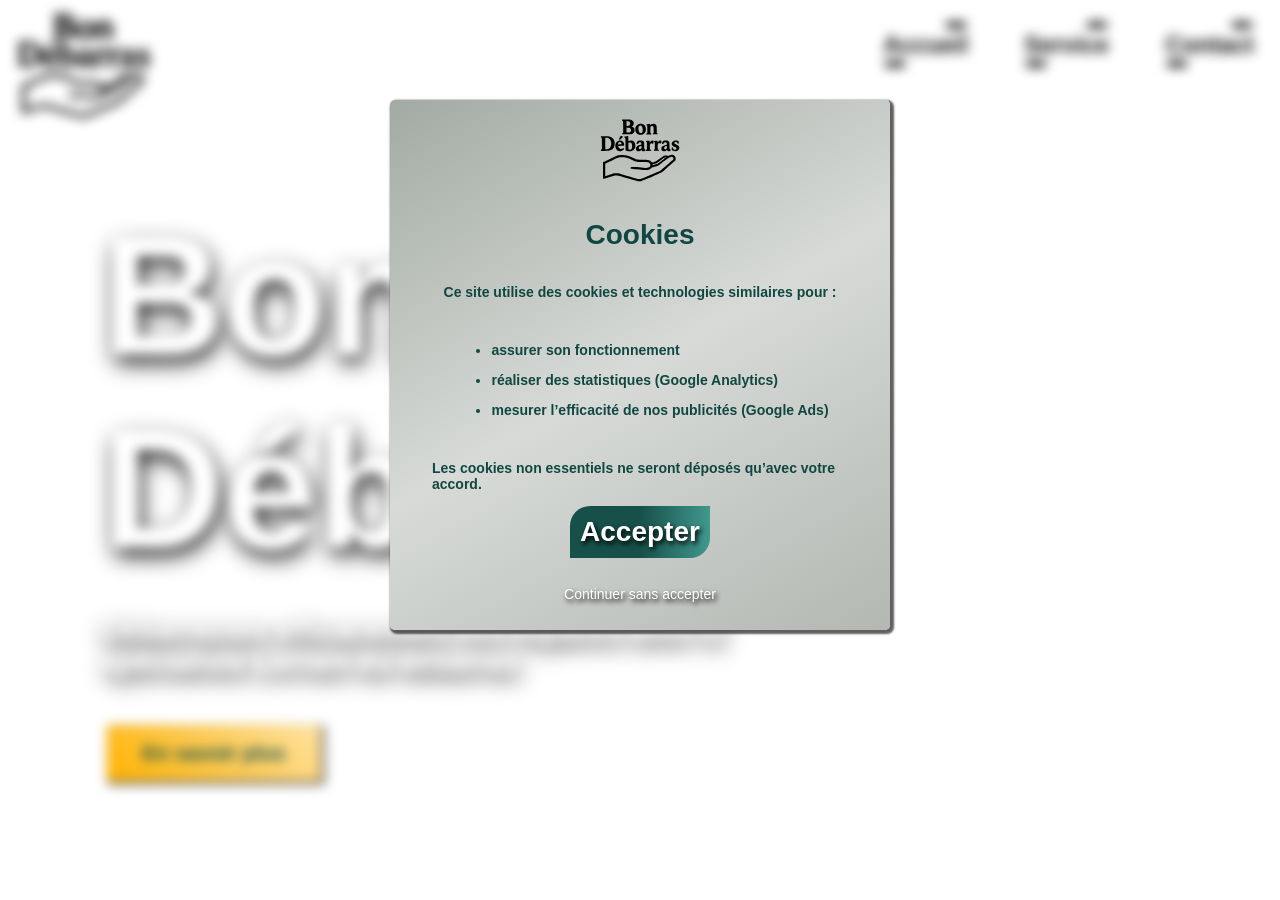
==== commit da7008cf: "logo cookies" ====
--- a/index.html
+++ b/index.html
@@ -28,6 +28,8 @@
 <body>
 
     <div class="cookies" id="cookies">
+        <img class="logo-cookie" src="images/logo_bon-debarras-brut.svg" alt="Logo Bon Débarras blanc">
+
         <h1>Cookies</h1>
         <p>Ce site utilise des cookies et technologies similaires pour :</p>
         <ul>
--- a/styles/cookies.css
+++ b/styles/cookies.css
@@ -74,4 +74,8 @@
 
 .cookies p{
     font-weight: bold;
+}
+
+.logo-cookie{
+    width:100px;
 }
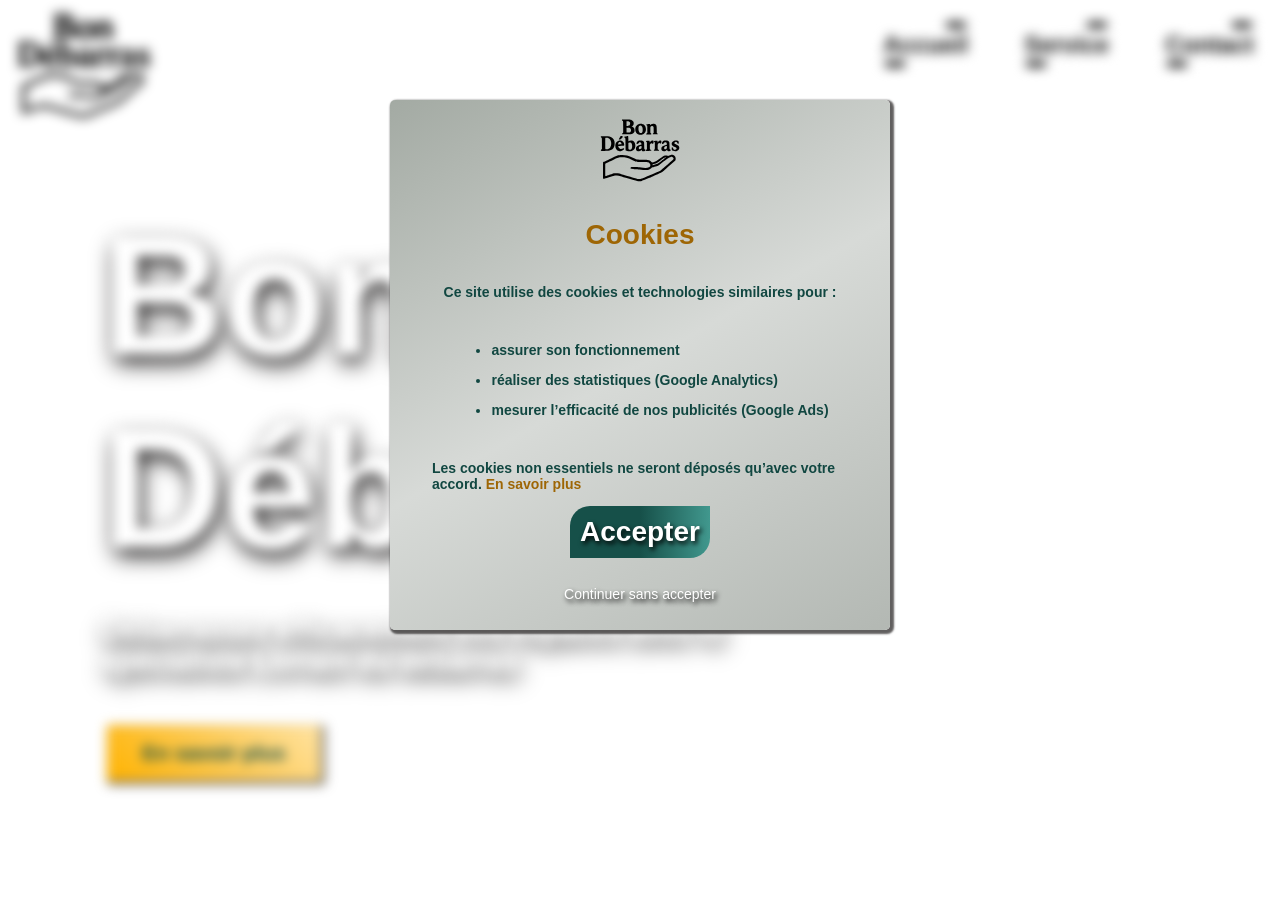
==== commit 31798fbd: "Cookie policy" ====
--- a/index.html
+++ b/index.html
@@ -37,7 +37,7 @@
             <li><p>réaliser des statistiques (Google Analytics)</p></li>
             <li><p>mesurer l’efficacité de nos publicités (Google Ads)</p></li>
         </ul>
-        <p>Les cookies non essentiels ne seront déposés qu’avec votre accord.</p>
+        <p>Les cookies non essentiels ne seront déposés qu’avec votre accord. <a href="cookies.html" class="cookie-link">En savoir plus</a></p>
         <a  class="cookies-accept" id="cookies-accept">Accepter</a>
         <a  class="cookies-refuse" id="cookies-refuse">Continuer sans accepter</a>
     </div>
@@ -266,6 +266,7 @@
                     <h2 class="h-line"> </h2>
                     <ul>
                     <li>▶ Du lundi au samedi de 10h à 19h</li>
+                    <li><a href="cookies.html">▶ Gestion des cookies</a></li>
                     </ul>
                 </div>
                     
--- a/styles/cookies.css
+++ b/styles/cookies.css
@@ -75,7 +75,64 @@
 .cookies p{
     font-weight: bold;
 }
+.cookies h1{
+    color:rgb(158, 102, 5);
+}
 
 .logo-cookie{
     width:100px;
+}
+
+.cookie-link{
+    color:rgb(158, 102, 5);
+}
+
+
+.cookie-policy {
+    max-width: 800px;
+    margin: 40px auto;
+    padding: 20px 25px;
+    font-family: "Helvetica Neue", Arial, sans-serif;
+    line-height: 1.6;
+    color: #333;
+}
+
+.cookie-policy h1 {
+    font-size: 2rem;
+    margin-bottom: 20px;
+    color: #222;
+}
+
+.cookie-policy h2 {
+    font-size: 1.5rem;
+    margin-top: 30px;
+    margin-bottom: 10px;
+    color: #444;
+}
+
+.cookie-policy h3 {
+    font-size: 1.2rem;
+    margin-top: 20px;
+    margin-bottom: 8px;
+    color: #555;
+}
+
+.cookie-policy p {
+    margin-bottom: 15px;
+}
+.cookie-policy p {
+    margin-bottom: 15px;
+}
+
+.cookie-policy ul {
+    padding-left: 20px;
+    margin-bottom: 15px;
+}
+
+.cookie-policy li {
+    margin-bottom: 5px;
+}
+
+.cookie-policy strong {
+    font-weight: 600;
 }
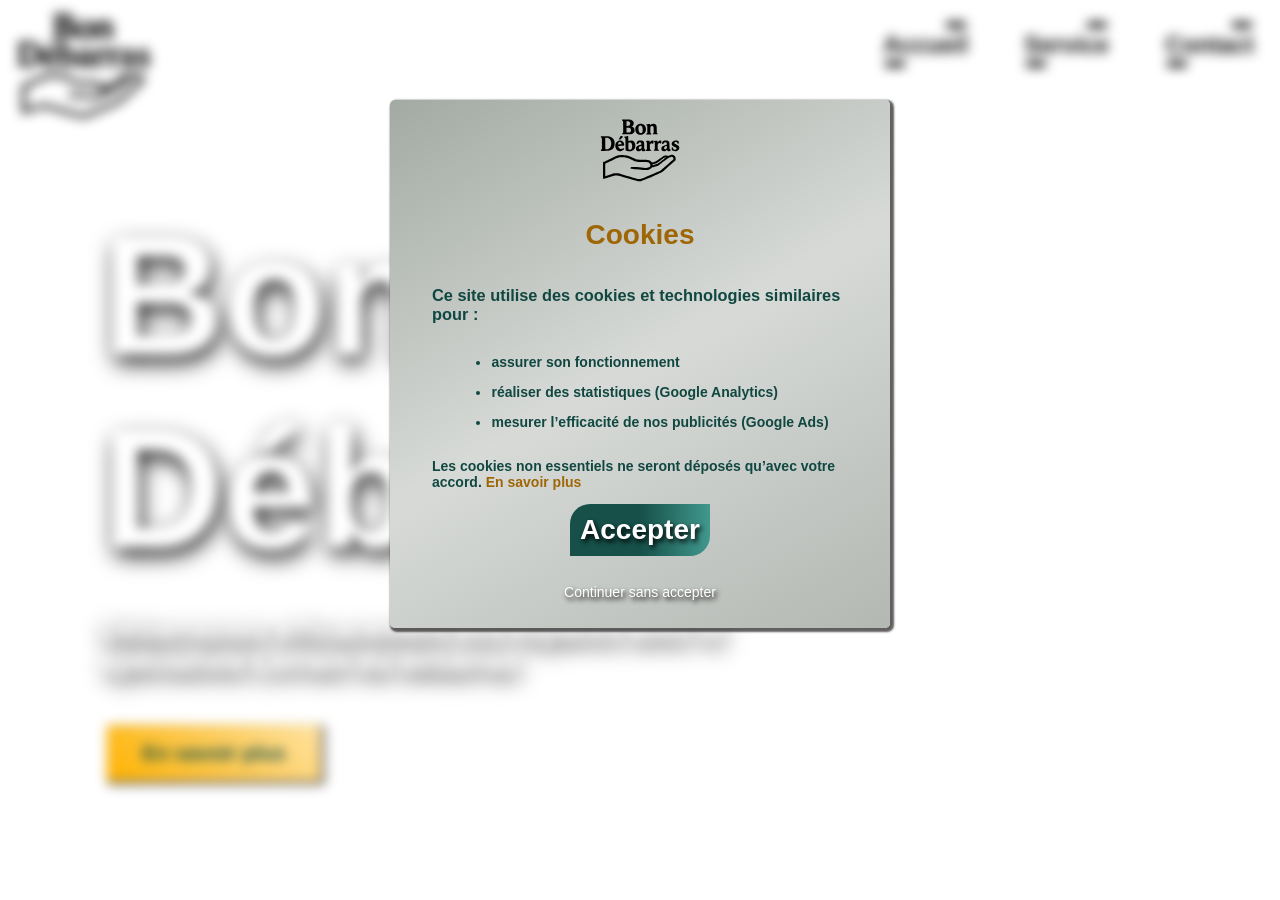
==== commit 54d3ca0f: "h3 change on each page" ====
--- a/index.html
+++ b/index.html
@@ -31,7 +31,7 @@
         <img class="logo-cookie" src="images/logo_bon-debarras-brut.svg" alt="Logo Bon Débarras blanc">
 
         <h1>Cookies</h1>
-        <p>Ce site utilise des cookies et technologies similaires pour :</p>
+        <h3>Ce site utilise des cookies et technologies similaires pour :</h3>
         <ul>
             <li><p>assurer son fonctionnement</p></li>
             <li><p>réaliser des statistiques (Google Analytics)</p></li>
--- a/styles/cookies.css
+++ b/styles/cookies.css
@@ -54,7 +54,6 @@
 
     position:fixed;
     
-    justify-content:flex-start;
     align-items: center;
     flex-direction:column; 
     top:100px;
@@ -66,7 +65,7 @@
     padding-bottom:2rem;
 
     box-sizing: border-box;
-    overflow: scroll;
+    overflow: auto;
 
 
 
@@ -74,6 +73,7 @@
 
 .cookies p{
     font-weight: bold;
+     margin-top:0px;
 }
 .cookies h1{
     color:rgb(158, 102, 5);
